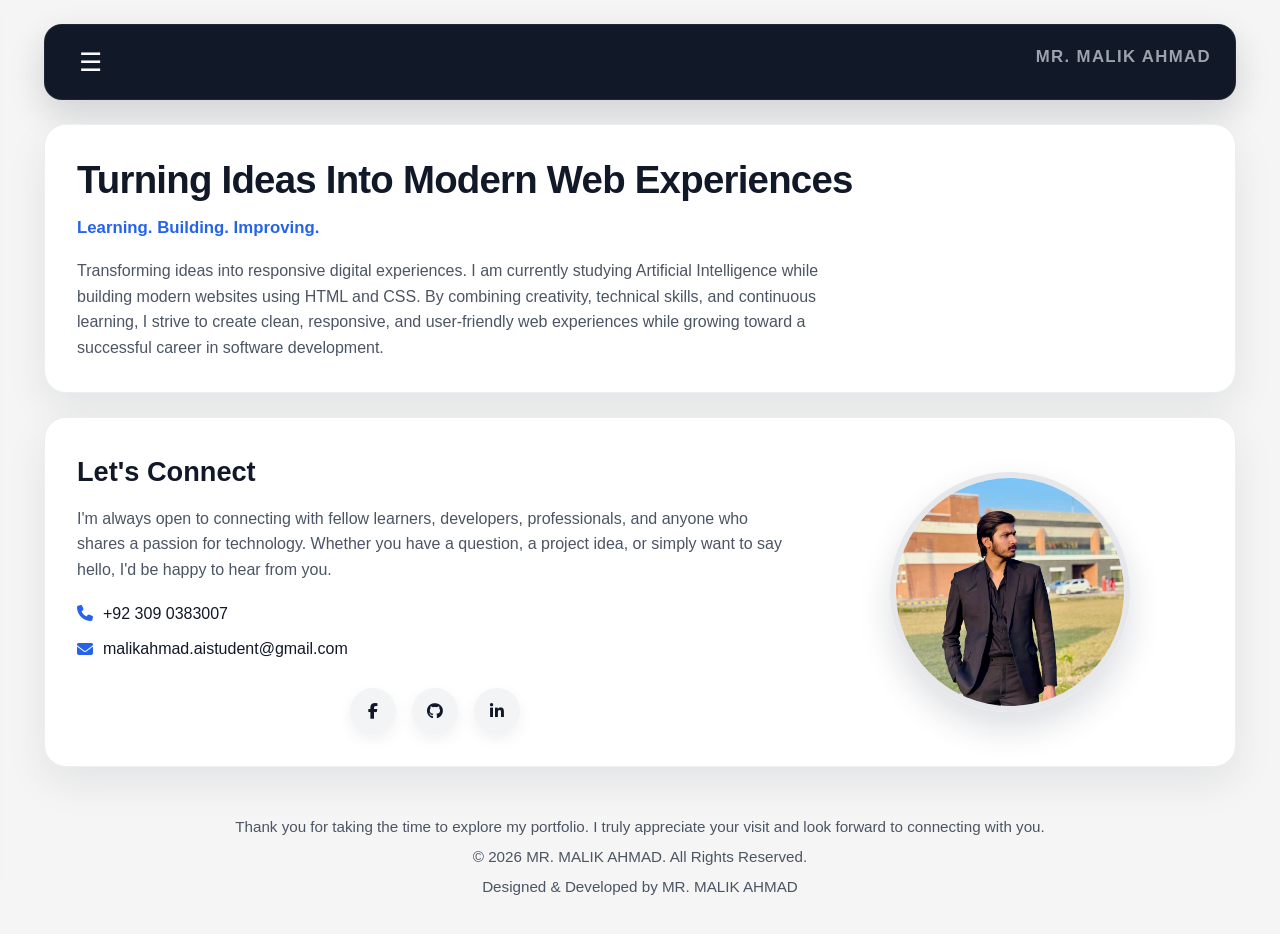
==== index.html @ b1e493dd "Initial portfolio website" ====
<!DOCTYPE html>
<html lang="en">
  <head>
    <meta charset="UTF-8" />
    <meta name="viewport" content="width=device-width, initial-scale=1.0" />
    <meta name="description" content="Professional portfolio website of MR. MALIK AHMAD" />
    <meta name="theme-color" content="#111827" />
    <title>MR. MALIK AHMAD</title>
    <link rel="icon" type="image/svg+xml" href="favicon.svg" />
    <link rel="stylesheet" href="style.css" />
    <link
      rel="stylesheet"
      href="https://cdnjs.cloudflare.com/ajax/libs/font-awesome/6.5.1/css/all.min.css"
    />
  </head>
  <body class="home-page">
    <div class="page-loader" id="pageLoader">
      <div class="loader-content">
        <div class="loader-bar"></div>
        <p>MR. MALIK AHMAD</p>
      </div>
    </div>

    <div class="side-menu" id="sideMenu">
      <button class="close-btn" id="closeMenu" aria-label="Close menu">×</button>
      <nav class="side-nav">
        <a href="index.html" class="nav-link" data-page="index">Home</a>
        <a href="about.html" class="nav-link" data-page="about">About Me</a>
        <a href="journey.html" class="nav-link" data-page="journey">My Journey</a>
        <a href="skills.html" class="nav-link" data-page="skills">Skills</a>
        <a href="projects.html" class="nav-link" data-page="projects">Featured Projects</a>
        <a href="login.html" class="nav-link" data-page="login">Logout</a>
      </nav>
    </div>

    <div class="site-wrapper">
      <header class="topbar">
        <button class="menu-btn" id="openMenu" aria-label="Open menu">☰</button>
        <div class="brand-name">MR. MALIK AHMAD</div>
      </header>

      <main class="content">
        <section class="hero-card">
          <h1>Turning Ideas Into Modern Web Experiences</h1>
          <p class="hero-subtitle">Learning. Building. Improving.</p>
          <p class="hero-text">
            Transforming ideas into responsive digital experiences. I am currently studying
            Artificial Intelligence while building modern websites using HTML and CSS. By
            combining creativity, technical skills, and continuous learning, I strive to
            create clean, responsive, and user-friendly web experiences while growing
            toward a successful career in software development.
          </p>
        </section>

        <section class="connect-card">
          <div class="connect-content">
            <div class="connect-text">
              <h2>Let's Connect</h2>
              <p>
                I'm always open to connecting with fellow learners, developers,
                professionals, and anyone who shares a passion for technology. Whether you
                have a question, a project idea, or simply want to say hello, I'd be happy
                to hear from you.
              </p>

              <div class="contact-list">
                <div class="contact-item">
                  <i class="fa-solid fa-phone"></i>
                  <a href="tel:+923090383007">+92 309 0383007</a>
                </div>
                <div class="contact-item">
                  <i class="fa-solid fa-envelope"></i>
                  <a href="mailto:malikahmad.aistudent@gmail.com">malikahmad.aistudent@gmail.com</a>
                </div>
              </div>

              <div class="social-links">
                <a href="https://www.facebook.com" aria-label="Facebook" target="_blank" rel="noopener noreferrer">
                  <i class="fa-brands fa-facebook-f"></i>
                </a>
                <a href="https://github.com" aria-label="GitHub" target="_blank" rel="noopener noreferrer">
                  <i class="fa-brands fa-github"></i>
                </a>
                <a href="https://www.linkedin.com" aria-label="LinkedIn" target="_blank" rel="noopener noreferrer">
                  <i class="fa-brands fa-linkedin-in"></i>
                </a>
              </div>
            </div>

            <div class="profile-wrapper">
              <img src="images/profile.jpeg" alt="MR. MALIK AHMAD" />
            </div>
          </div>
        </section>
      </main>

      <footer class="footer">
        <p>
          Thank you for taking the time to explore my portfolio. I truly appreciate your
          visit and look forward to connecting with you.
        </p>
        <p>© 2026 MR. MALIK AHMAD. All Rights Reserved.</p>
        <p>Designed & Developed by MR. MALIK AHMAD</p>
      </footer>
    </div>

    <script>
      const openMenu = document.getElementById('openMenu');
      const closeMenu = document.getElementById('closeMenu');
      const sideMenu = document.getElementById('sideMenu');
      const pageLoader = document.getElementById('pageLoader');

      openMenu.addEventListener('click', () => {
        sideMenu.classList.add('open');
      });

      closeMenu.addEventListener('click', () => {
        sideMenu.classList.remove('open');
      });

      document.addEventListener('click', (event) => {
        if (sideMenu.classList.contains('open') && !sideMenu.contains(event.target) && event.target !== openMenu) {
          sideMenu.classList.remove('open');
        }
      });

      const currentPage = window.location.pathname.split('/').pop().replace('.html', '') || 'index';
      document.querySelectorAll('.nav-link').forEach((link) => {
        if (link.getAttribute('data-page') === currentPage) {
          link.classList.add('active');
        }
      });

      const loaderStorageKey = 'malikPortfolioLoaderSeen';
      const hasSeenLoader = localStorage.getItem(loaderStorageKey) === 'true';

      if (hasSeenLoader) {
        pageLoader.classList.add('is-hidden');
      } else {
        window.addEventListener('load', () => {
          setTimeout(() => {
            pageLoader.classList.add('fade-out');
            localStorage.setItem(loaderStorageKey, 'true');
            setTimeout(() => {
              pageLoader.classList.add('is-hidden');
            }, 600);
          }, 800);
        });
      }
    </script>
  </body>
</html>
---- style.css ----
* {
  box-sizing: border-box;
  margin: 0;
  padding: 0;
}

body {
  font-family: "Inter", "Segoe UI", Tahoma, Geneva, Verdana, sans-serif;
  background-color: #f5f5f5;
  color: #111827;
  line-height: 1.6;
  overflow-x: hidden;
  scroll-behavior: smooth;
  -webkit-font-smoothing: antialiased;
}

a {
  text-decoration: none;
  color: inherit;
}

img {
  display: block;
  max-width: 100%;
}

button,
a {
  transition: all 0.25s ease;
}

.back-nav {
  position: fixed;
  top: 24px;
  left: 24px;
  display: inline-flex;
  align-items: center;
  justify-content: center;
  gap: 8px;
  padding: 10px 18px;
  border-radius: 999px;
  background: linear-gradient(135deg, #111827, #1f2937);
  color: #f9fafb;
  border: 1px solid rgba(255, 255, 255, 0.12);
  box-shadow: 0 10px 22px rgba(17, 24, 39, 0.14);
  font-weight: 600;
  letter-spacing: 0.02em;
  z-index: 40;
  cursor: pointer;
}

.back-nav:hover {
  transform: translateY(-2px);
  background: linear-gradient(135deg, #1f2937, #374151);
  box-shadow: 0 14px 28px rgba(17, 24, 39, 0.2);
}

.back-nav:focus-visible {
  outline: none;
  box-shadow: 0 0 0 3px rgba(96, 165, 250, 0.3);
}

.page-nav-overlay {
  position: fixed;
  inset: 0;
  background: rgba(17, 24, 39, 0.45);
  opacity: 0;
  visibility: hidden;
  transition: opacity 0.25s ease, visibility 0.25s ease;
  z-index: 45;
}

.page-nav-overlay.open {
  opacity: 1;
  visibility: visible;
}

.page-nav-panel {
  position: fixed;
  top: 0;
  left: -320px;
  width: 280px;
  height: 100vh;
  padding: 24px 20px;
  background: linear-gradient(160deg, #111827, #1f2937);
  color: #f9fafb;
  box-shadow: 10px 0 30px rgba(0, 0, 0, 0.22);
  transition: left 0.3s ease;
  z-index: 50;
  border-right: 1px solid rgba(255, 255, 255, 0.06);
}

.page-nav-panel.open {
  left: 0;
}

.close-nav-btn {
  background: transparent;
  border: none;
  color: #f9fafb;
  font-size: 1.7rem;
  cursor: pointer;
  padding: 4px 8px;
  border-radius: 10px;
  margin-bottom: 20px;
}

.close-nav-btn:hover {
  background: rgba(255, 255, 255, 0.1);
}

.page-nav-links {
  display: flex;
  flex-direction: column;
  gap: 12px;
  margin-top: 16px;
}

.page-nav-links a {
  display: block;
  padding: 13px 14px;
  border-radius: 14px;
  color: #f9fafb;
  background: rgba(255, 255, 255, 0.05);
  box-shadow: 0 6px 16px rgba(0, 0, 0, 0.12);
}

.page-nav-links a:hover {
  background: rgba(255, 255, 255, 0.12);
  transform: translateX(4px);
  color: #dbeafe;
}

.login-page {
  min-height: 100vh;
  display: flex;
  align-items: center;
  justify-content: center;
  padding: 24px;
}

.page {
  width: 100%;
  display: flex;
  justify-content: center;
}

.login-card {
  width: 100%;
  max-width: 440px;
  background: linear-gradient(145deg, #111827, #1f2937);
  color: #f9fafb;
  border-radius: 22px;
  box-shadow: 0 20px 50px rgba(17, 24, 39, 0.18);
  padding: 36px 32px;
}

.brand {
  text-align: center;
  margin-bottom: 28px;
}

.brand-name {
  color: #9ca3af;
  text-transform: uppercase;
  letter-spacing: 0.24em;
  font-size: 0.75rem;
  margin-bottom: 10px;
}

.login-card h1 {
  color: #f9fafb;
  font-size: clamp(1.35rem, 2.4vw, 1.8rem);
  line-height: 1.3;
  margin-bottom: 10px;
}

.subtitle {
  color: #d1d5db;
  font-size: 0.95rem;
}

.login-form label {
  display: block;
  color: #f3f4f6;
  font-size: 0.95rem;
  margin-bottom: 8px;
}

.login-form input[type="email"],
.login-form input[type="password"] {
  width: 100%;
  padding: 13px 14px;
  margin-bottom: 16px;
  border: 1px solid #374151;
  border-radius: 10px;
  background-color: #f9fafb;
  color: #111827;
  outline: none;
  transition: border-color 0.2s ease, box-shadow 0.2s ease;
}

.password-field {
  position: relative;
}

.password-field input {
  padding-right: 46px;
}

.password-toggle {
  position: absolute;
  right: 10px;
  top: 50%;
  transform: translateY(-50%);
  background: transparent;
  border: none;
  color: #4b5563;
  cursor: pointer;
  font-size: 1rem;
  padding: 6px;
  border-radius: 50%;
}

.password-toggle:hover {
  background: rgba(17, 24, 39, 0.06);
  color: #111827;
}

.login-form input:focus {
  border-color: #60a5fa;
  box-shadow: 0 0 0 3px rgba(96, 165, 250, 0.2);
}

.options {
  margin-bottom: 18px;
}

.remember {
  display: flex;
  align-items: center;
  gap: 8px;
  color: #d1d5db;
  font-size: 0.95rem;
  cursor: pointer;
}

.remember input {
  width: 16px;
  height: 16px;
  accent-color: #60a5fa;
}

.login-form button {
  width: 100%;
  padding: 14px;
  border: none;
  border-radius: 999px;
  background: linear-gradient(135deg, #3b82f6, #2563eb);
  color: white;
  font-size: 1rem;
  font-weight: 600;
  cursor: pointer;
  transition: transform 0.2s ease, box-shadow 0.2s ease, background 0.2s ease;
  box-shadow: 0 10px 20px rgba(37, 100, 235, 0.25);
}

.login-form button:hover {
  transform: translateY(-2px);
  box-shadow: 0 12px 24px rgba(37, 100, 235, 0.35);
  background: linear-gradient(135deg, #4f8ff7, #1d4ed8);
}

.form-message {
  min-height: 1.2em;
  margin-bottom: 12px;
  font-size: 0.95rem;
}

.divider {
  display: flex;
  align-items: center;
  text-align: center;
  color: #9ca3af;
  margin: 18px 0 12px;
}

.divider::before,
.divider::after {
  content: "";
  flex: 1;
  border-bottom: 1px solid rgba(255, 255, 255, 0.16);
}

.divider span {
  padding: 0 12px;
  font-size: 0.8rem;
  text-transform: uppercase;
  letter-spacing: 0.2em;
}

.google-btn {
  display: inline-flex;
  align-items: center;
  justify-content: center;
  gap: 10px;
  width: 100%;
  padding: 13px 14px;
  border: 1px solid rgba(255, 255, 255, 0.14);
  border-radius: 999px;
  background: #ffffff;
  color: #111827;
  font-weight: 600;
  cursor: pointer;
  box-shadow: 0 8px 20px rgba(17, 24, 39, 0.12);
}

.google-btn:hover {
  transform: translateY(-2px);
  box-shadow: 0 10px 24px rgba(17, 24, 39, 0.16);
}

.google-btn svg {
  width: 18px;
  height: 18px;
}

.home-page {
  padding: 24px;
  min-height: 100vh;
}

.page-loader {
  position: fixed;
  inset: 0;
  background: linear-gradient(135deg, #111827, #1f2937);
  display: flex;
  align-items: center;
  justify-content: center;
  z-index: 2000;
  transition: opacity 0.6s ease, visibility 0.6s ease;
}

.page-loader.fade-out {
  opacity: 0;
  visibility: hidden;
}

.page-loader.is-hidden {
  display: none;
}

.loader-content {
  text-align: center;
}

.loader-bar {
  width: 180px;
  height: 2px;
  background: rgba(255, 255, 255, 0.2);
  overflow: hidden;
  border-radius: 999px;
  margin: 0 auto 16px;
}

.loader-bar::before {
  content: "";
  display: block;
  width: 40%;
  height: 100%;
  background: #d1d5db;
  animation: loaderPulse 1.2s ease-in-out infinite;
}

.loader-content p {
  color: #f9fafb;
  font-size: 1rem;
  letter-spacing: 0.2em;
  text-transform: uppercase;
}

@keyframes loaderPulse {
  0% {
    transform: translateX(-100%);
  }
  100% {
    transform: translateX(250%);
  }
}

.site-wrapper {
  max-width: 1200px;
  margin: 0 auto;
  padding: 0 4px;
}

.topbar {
  background: #111827;
  color: #f9fafb;
  display: flex;
  align-items: center;
  justify-content: space-between;
  padding: 16px 24px;
  border-radius: 18px;
  box-shadow: 0 14px 35px rgba(17, 24, 39, 0.16);
  border: 1px solid rgba(255, 255, 255, 0.06);
}

.menu-btn,
.close-btn {
  background: transparent;
  border: none;
  color: #f9fafb;
  font-size: 1.6rem;
  cursor: pointer;
  padding: 6px 10px;
  border-radius: 10px;
}

.menu-btn:hover,
.close-btn:hover {
  background: rgba(255, 255, 255, 0.1);
}

.side-menu {
  position: fixed;
  top: 0;
  left: -320px;
  width: 280px;
  height: 100vh;
  background: linear-gradient(160deg, #111827, #1f2937);
  color: #f9fafb;
  padding: 24px 20px;
  box-shadow: 10px 0 30px rgba(0, 0, 0, 0.22);
  transition: left 0.3s ease;
  z-index: 1000;
  border-right: 1px solid rgba(255, 255, 255, 0.06);
}

.side-menu.open {
  left: 0;
}

.side-nav {
  display: flex;
  flex-direction: column;
  gap: 12px;
  margin-top: 36px;
}

.side-nav a {
  display: block;
  padding: 13px 14px;
  border-radius: 14px;
  color: #f9fafb;
  background: rgba(255, 255, 255, 0.05);
  box-shadow: 0 6px 16px rgba(0, 0, 0, 0.12);
  transition: background 0.2s ease, transform 0.2s ease, color 0.2s ease, box-shadow 0.2s ease;
}

.side-nav a:hover {
  background: rgba(255, 255, 255, 0.12);
  transform: translateX(4px);
  color: #dbeafe;
  box-shadow: 0 10px 20px rgba(0, 0, 0, 0.16);
}

.side-nav a.active {
  background: rgba(255, 255, 255, 0.14);
  color: #f9fafb;
  box-shadow: inset 0 0 0 1px rgba(255, 255, 255, 0.12), 0 8px 18px rgba(0, 0, 0, 0.16);
}

.brand-name {
  font-size: 1.05rem;
  font-weight: 700;
  letter-spacing: 0.08em;
  animation: brandSlideFade 1.8s ease-in-out infinite alternate;
}

@keyframes brandSlideFade {
  0% {
    transform: translateX(-8px);
    opacity: 0.8;
  }
  100% {
    transform: translateX(8px);
    opacity: 1;
  }
}

.content {
  margin-top: 24px;
  display: grid;
  gap: 24px;
}

.hero-card,
.connect-card {
  background: #ffffff;
  border-radius: 22px;
  box-shadow: 0 16px 40px rgba(17, 24, 39, 0.08);
  padding: 32px;
  border: 1px solid #eceef2;
}

.hero-card:hover,
.connect-card:hover,
.about-card:hover,
.focus-card:hover,
.journey-card:hover,
.skills-card:hover,
.projects-card:hover,
.skill-card:hover,
.project-card:hover,
.timeline-content:hover {
  transform: translateY(-3px);
  box-shadow: 0 18px 44px rgba(17, 24, 39, 0.12);
}

.eyebrow {
  display: inline-block;
  font-size: 0.8rem;
  letter-spacing: 0.24em;
  text-transform: uppercase;
  color: #4b5563;
  margin-bottom: 12px;
}

.hero-card h1 {
  font-size: clamp(1.8rem, 3vw, 2.8rem);
  line-height: 1.2;
  margin-bottom: 12px;
  color: #111827;
  letter-spacing: -0.02em;
}

.hero-subtitle {
  font-size: 1.05rem;
  font-weight: 600;
  color: #2563eb;
  margin-bottom: 16px;
}

.hero-text {
  color: #4b5563;
  max-width: 760px;
  font-size: 1rem;
}

.connect-content {
  display: grid;
  grid-template-columns: 1.3fr 0.7fr;
  gap: 24px;
  align-items: center;
}

.connect-text {
  display: flex;
  flex-direction: column;
}

.connect-text h2 {
  font-size: 1.7rem;
  margin-bottom: 12px;
  color: #111827;
}

.connect-text p {
  color: #4b5563;
  margin-bottom: 18px;
}

.contact-list {
  display: grid;
  gap: 10px;
  margin-bottom: 18px;
}

.contact-item {
  display: flex;
  align-items: center;
  gap: 10px;
  color: #111827;
}

.contact-item i {
  color: #2563eb;
}

.social-links {
  display: flex;
  justify-content: center;
  align-items: center;
  flex-wrap: wrap;
  gap: 16px;
  margin-top: 8px;
}

.social-links a {
  display: inline-flex;
  align-items: center;
  justify-content: center;
  width: 46px;
  height: 46px;
  border-radius: 50%;
  background: #f3f4f6;
  color: #111827;
  transition: transform 0.2s ease, background 0.2s ease, color 0.2s ease, box-shadow 0.2s ease;
  box-shadow: 0 6px 16px rgba(17, 24, 39, 0.06);
}

.social-links a:hover {
  transform: translateY(-3px);
  background: #2563eb;
  color: #ffffff;
  box-shadow: 0 10px 24px rgba(37, 99, 235, 0.2);
}

.profile-wrapper {
  display: flex;
  justify-content: center;
}

.profile-wrapper img {
  width: min(100%, 240px);
  height: 240px;
  object-fit: cover;
  border-radius: 50%;
  border: 6px solid #e5e7eb;
  box-shadow: 0 16px 34px rgba(17, 24, 39, 0.14);
  display: block;
  margin: 0 auto;
}

.footer {
  margin-top: 24px;
  text-align: center;
  padding: 24px 10px 10px;
  color: #4b5563;
  font-size: 0.95rem;
}

.footer p + p {
  margin-top: 6px;
}

@media (max-width: 900px) {
  .connect-content {
    grid-template-columns: 1fr;
  }

  .profile-wrapper {
    order: -1;
  }
}

@media (max-width: 768px) {
  .home-page {
    padding: 18px;
  }

  .site-wrapper {
    padding: 0 2px;
  }

  .hero-card,
  .connect-card,
  .about-card,
  .focus-card,
  .journey-card,
  .skills-card,
  .projects-card {
    padding: 24px;
  }

  .skills-grid,
  .projects-grid {
    grid-template-columns: 1fr 1fr;
  }
}

@media (max-width: 600px) {
  .home-page {
    padding: 16px;
  }

  .site-wrapper {
    padding: 0;
  }

  .hero-card,
  .connect-card,
  .about-card,
  .focus-card,
  .journey-card,
  .skills-card,
  .projects-card {
    padding: 22px;
  }

  .topbar {
    padding: 14px 18px;
  }

  .login-card {
    padding: 28px 22px;
    border-radius: 16px;
  }

  .side-menu {
    width: 100%;
    left: -100%;
  }

  .skills-grid,
  .projects-grid {
    grid-template-columns: 1fr;
  }
}

.about-page {
  min-height: 100vh;
  display: flex;
  flex-direction: column;
  align-items: center;
  justify-content: center;
  padding: 80px 24px 24px;
}

.about-wrapper {
  width: 100%;
  max-width: 900px;
  display: grid;
  gap: 24px;
}

.about-card,
.focus-card {
  background: #ffffff;
  border-radius: 22px;
  box-shadow: 0 16px 40px rgba(17, 24, 39, 0.08);
  padding: 32px;
  border: 1px solid #eceef2;
}

.about-card h1 {
  font-size: 2rem;
  color: #111827;
  margin-bottom: 10px;
}

.about-card h2 {
  font-size: 1.2rem;
  color: #2563eb;
  margin-bottom: 16px;
}

.about-card p {
  color: #4b5563;
  font-size: 1rem;
}

.focus-card h3 {
  font-size: 1.35rem;
  color: #111827;
  margin-bottom: 16px;
}

.focus-list {
  display: flex;
  flex-wrap: wrap;
  gap: 12px;
}

.focus-list span {
  background: #f3f4f6;
  color: #111827;
  padding: 10px 14px;
  border-radius: 999px;
  transition: transform 0.2s ease, background 0.2s ease, color 0.2s ease;
}

.focus-list span:hover {
  transform: translateY(-2px);
  background: #2563eb;
  color: #ffffff;
}

@media (max-width: 600px) {
  .about-card,
  .focus-card {
    padding: 24px;
  }

  .back-nav {
    top: 16px;
    left: 16px;
    padding: 9px 16px;
    font-size: 0.95rem;
  }

  .page-nav-panel {
    width: 100%;
    left: -100%;
  }
}

.journey-page {
  min-height: 100vh;
  display: flex;
  flex-direction: column;
  align-items: center;
  justify-content: center;
  padding: 80px 24px 24px;
}

.journey-wrapper {
  width: 100%;
  max-width: 900px;
}

.journey-card {
  background: #ffffff;
  border-radius: 22px;
  box-shadow: 0 16px 40px rgba(17, 24, 39, 0.08);
  padding: 32px;
  border: 1px solid #eceef2;
}

.journey-card h1 {
  font-size: 2rem;
  color: #111827;
  margin-bottom: 24px;
}

.timeline {
  position: relative;
  margin-left: 12px;
  padding-left: 20px;
  border-left: 2px solid #d1d5db;
}

.timeline-item {
  position: relative;
  margin-bottom: 20px;
}

.timeline-dot {
  position: absolute;
  left: -28px;
  top: 8px;
  width: 14px;
  height: 14px;
  border-radius: 50%;
  background: #2563eb;
  box-shadow: 0 0 0 4px #dbeafe;
}

.timeline-content {
  background: #f9fafb;
  border: 1px solid #e5e7eb;
  border-radius: 16px;
  padding: 16px 18px;
  transition: transform 0.2s ease, box-shadow 0.2s ease;
}

.timeline-content h3 {
  font-size: 1rem;
  color: #111827;
  margin-bottom: 6px;
}

.timeline-content p {
  color: #4b5563;
}

@media (max-width: 600px) {
  .journey-card {
    padding: 24px;
  }

  .timeline {
    margin-left: 4px;
  }
}

.skills-page {
  min-height: 100vh;
  display: flex;
  flex-direction: column;
  align-items: center;
  justify-content: center;
  padding: 80px 24px 24px;
}

.skills-wrapper {
  width: 100%;
  max-width: 1000px;
}

.skills-card {
  background: #ffffff;
  border-radius: 22px;
  box-shadow: 0 16px 40px rgba(17, 24, 39, 0.08);
  padding: 32px;
  border: 1px solid #eceef2;
}

.skills-card h1 {
  font-size: 2rem;
  color: #111827;
  margin-bottom: 24px;
}

.skills-grid {
  display: grid;
  grid-template-columns: repeat(3, minmax(0, 1fr));
  gap: 20px;
}

.skill-card {
  background: #f9fafb;
  border: 1px solid #e5e7eb;
  border-radius: 16px;
  padding: 20px;
  transition: transform 0.2s ease, box-shadow 0.2s ease;
}

.skill-card h3 {
  font-size: 1.05rem;
  color: #111827;
  margin-bottom: 8px;
}

.skill-card p {
  color: #4b5563;
  font-size: 0.95rem;
}

@media (max-width: 800px) {
  .skills-grid {
    grid-template-columns: repeat(2, minmax(0, 1fr));
  }
}

@media (max-width: 600px) {
  .skills-card {
    padding: 24px;
  }

  .skills-grid {
    grid-template-columns: 1fr;
  }
}

.projects-page {
  min-height: 100vh;
  display: flex;
  flex-direction: column;
  align-items: center;
  justify-content: center;
  padding: 80px 24px 24px;
}

.projects-wrapper {
  width: 100%;
  max-width: 1100px;
}

.projects-card {
  background: #ffffff;
  border-radius: 22px;
  box-shadow: 0 16px 40px rgba(17, 24, 39, 0.08);
  padding: 32px;
  border: 1px solid #eceef2;
}

.projects-card h1 {
  font-size: 2rem;
  color: #111827;
  margin-bottom: 8px;
}

.projects-subtitle {
  color: #2563eb;
  font-weight: 600;
  margin-bottom: 24px;
}

.projects-grid {
  display: grid;
  grid-template-columns: repeat(3, minmax(0, 1fr));
  gap: 20px;
}

.project-card {
  background: #f9fafb;
  border: 1px solid #e5e7eb;
  border-radius: 16px;
  padding: 20px;
  transition: transform 0.2s ease, box-shadow 0.2s ease;
}

.project-card h3 {
  font-size: 1.08rem;
  color: #111827;
  margin-bottom: 8px;
}

.project-card p {
  color: #4b5563;
  font-size: 0.95rem;
}

@media (max-width: 800px) {
  .projects-grid {
    grid-template-columns: repeat(2, minmax(0, 1fr));
  }
}

@media (max-width: 600px) {
  .projects-card {
    padding: 24px;
  }

  .projects-grid {
    grid-template-columns: 1fr;
  }
}
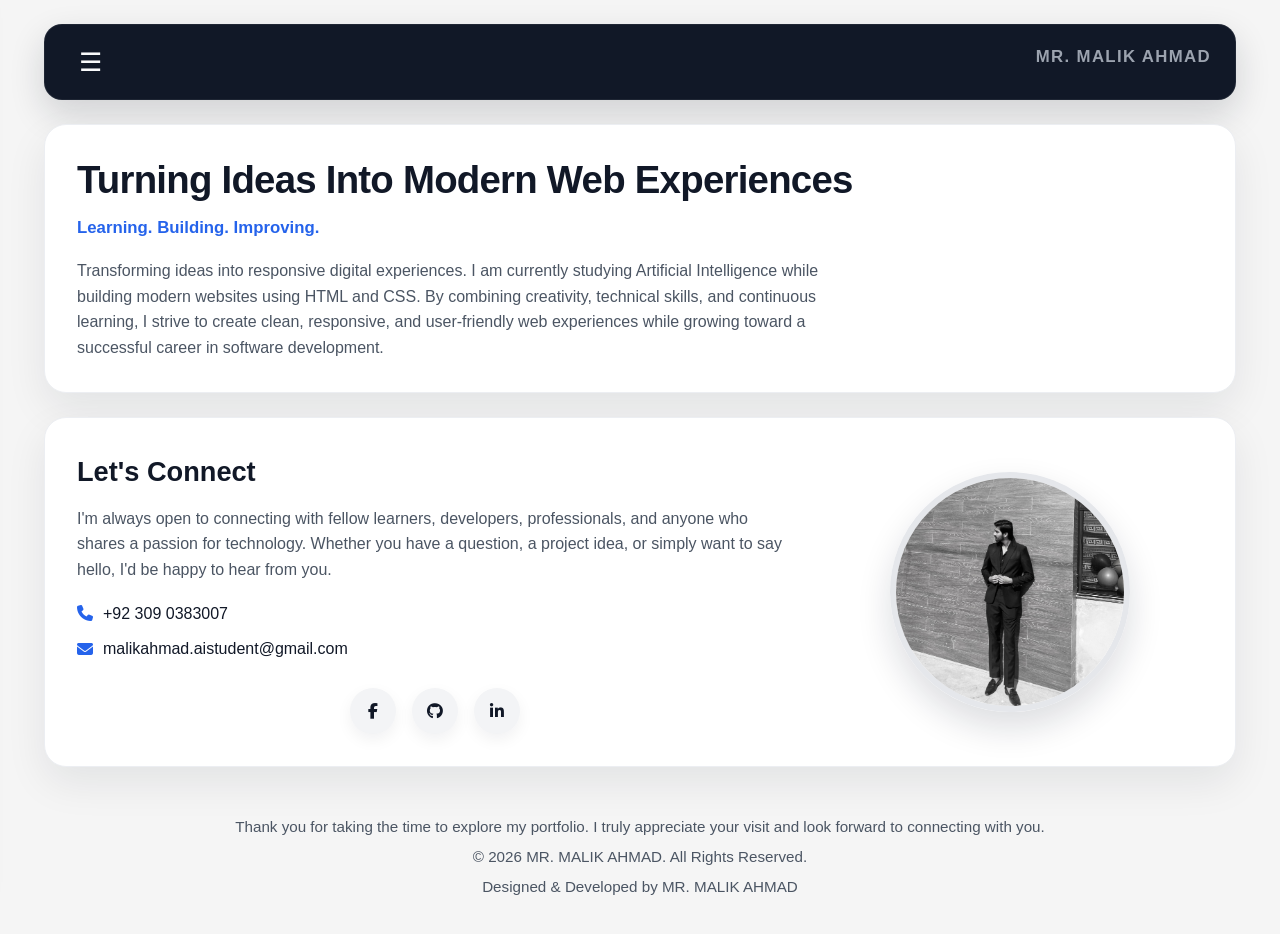
==== commit cf46c52a: "Upload portfolio website" ====
--- a/index.html
+++ b/index.html
@@ -88,7 +88,7 @@
             </div>
 
             <div class="profile-wrapper">
-              <img src="images/profile.jpeg" alt="MR. MALIK AHMAD" />
+              <img src="images/profile.jpg" alt="MR. MALIK AHMAD" />
             </div>
           </div>
         </section>
--- a/style.css
+++ b/style.css
@@ -198,33 +198,6 @@
   color: #111827;
   outline: none;
   transition: border-color 0.2s ease, box-shadow 0.2s ease;
-}
-
-.password-field {
-  position: relative;
-}
-
-.password-field input {
-  padding-right: 46px;
-}
-
-.password-toggle {
-  position: absolute;
-  right: 10px;
-  top: 50%;
-  transform: translateY(-50%);
-  background: transparent;
-  border: none;
-  color: #4b5563;
-  cursor: pointer;
-  font-size: 1rem;
-  padding: 6px;
-  border-radius: 50%;
-}
-
-.password-toggle:hover {
-  background: rgba(17, 24, 39, 0.06);
-  color: #111827;
 }
 
 .login-form input:focus {
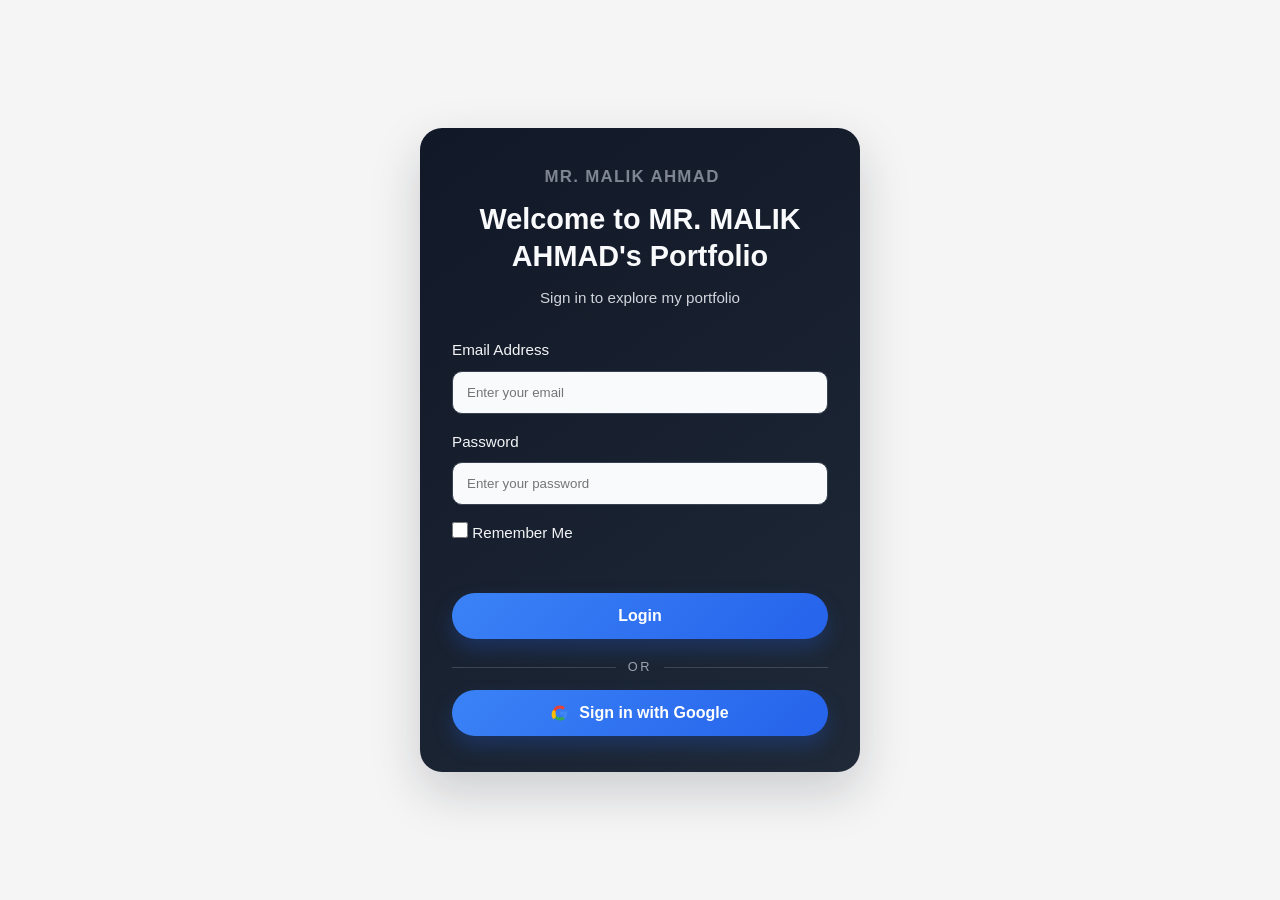
==== commit 2a4a2bdb: "Set login page as homepage" ====
--- a/index.html
+++ b/index.html
@@ -5,6 +5,7 @@
     <meta name="viewport" content="width=device-width, initial-scale=1.0" />
     <meta name="description" content="Professional portfolio website of MR. MALIK AHMAD" />
     <meta name="theme-color" content="#111827" />
+    <meta http-equiv="refresh" content="0; url=login.html" />
     <title>MR. MALIK AHMAD</title>
     <link rel="icon" type="image/svg+xml" href="favicon.svg" />
     <link rel="stylesheet" href="style.css" />
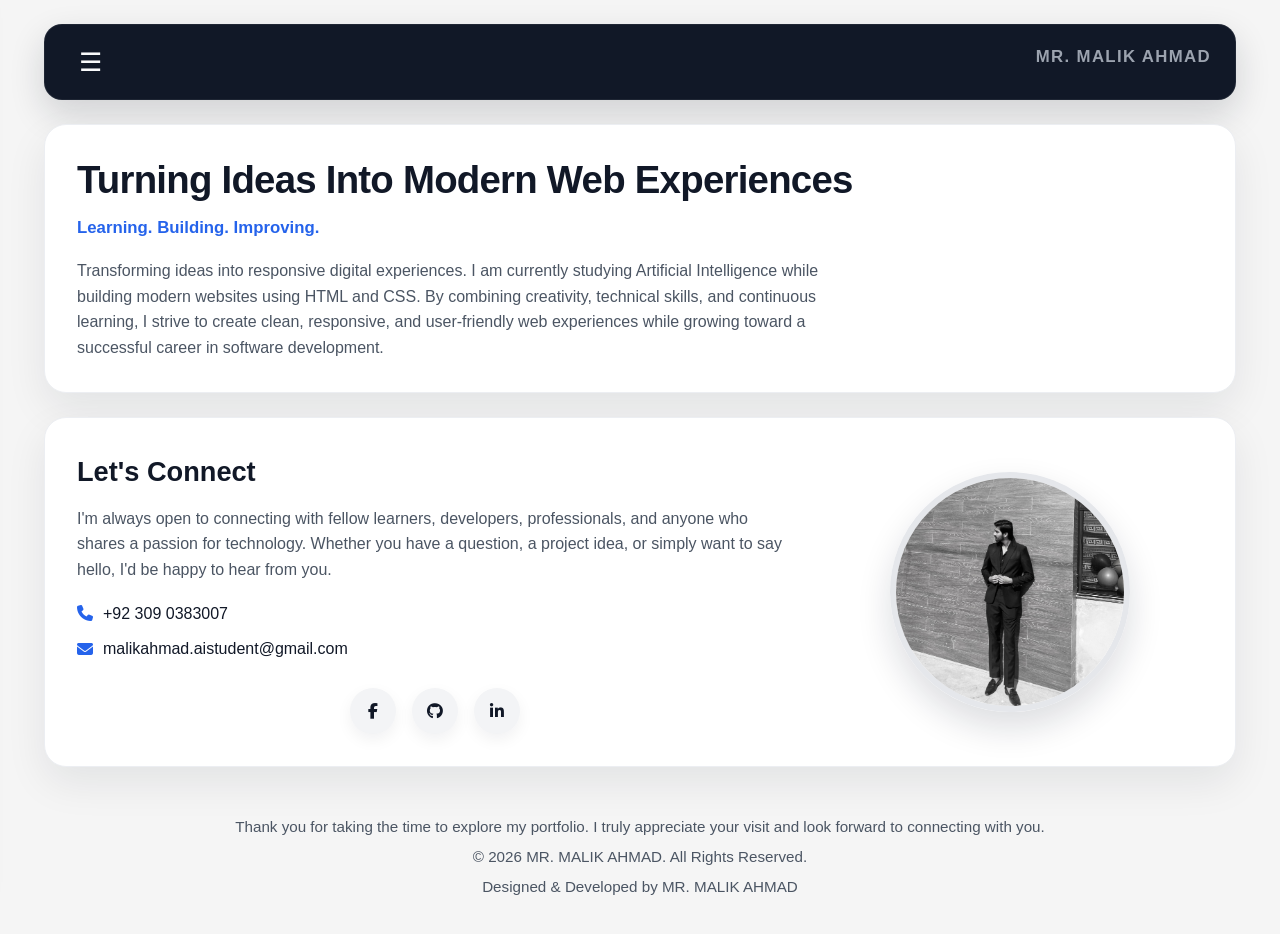
==== commit 5953dc3d: "Remove redirect loop" ====
--- a/index.html
+++ b/index.html
@@ -5,7 +5,6 @@
     <meta name="viewport" content="width=device-width, initial-scale=1.0" />
     <meta name="description" content="Professional portfolio website of MR. MALIK AHMAD" />
     <meta name="theme-color" content="#111827" />
-    <meta http-equiv="refresh" content="0; url=login.html" />
     <title>MR. MALIK AHMAD</title>
     <link rel="icon" type="image/svg+xml" href="favicon.svg" />
     <link rel="stylesheet" href="style.css" />
